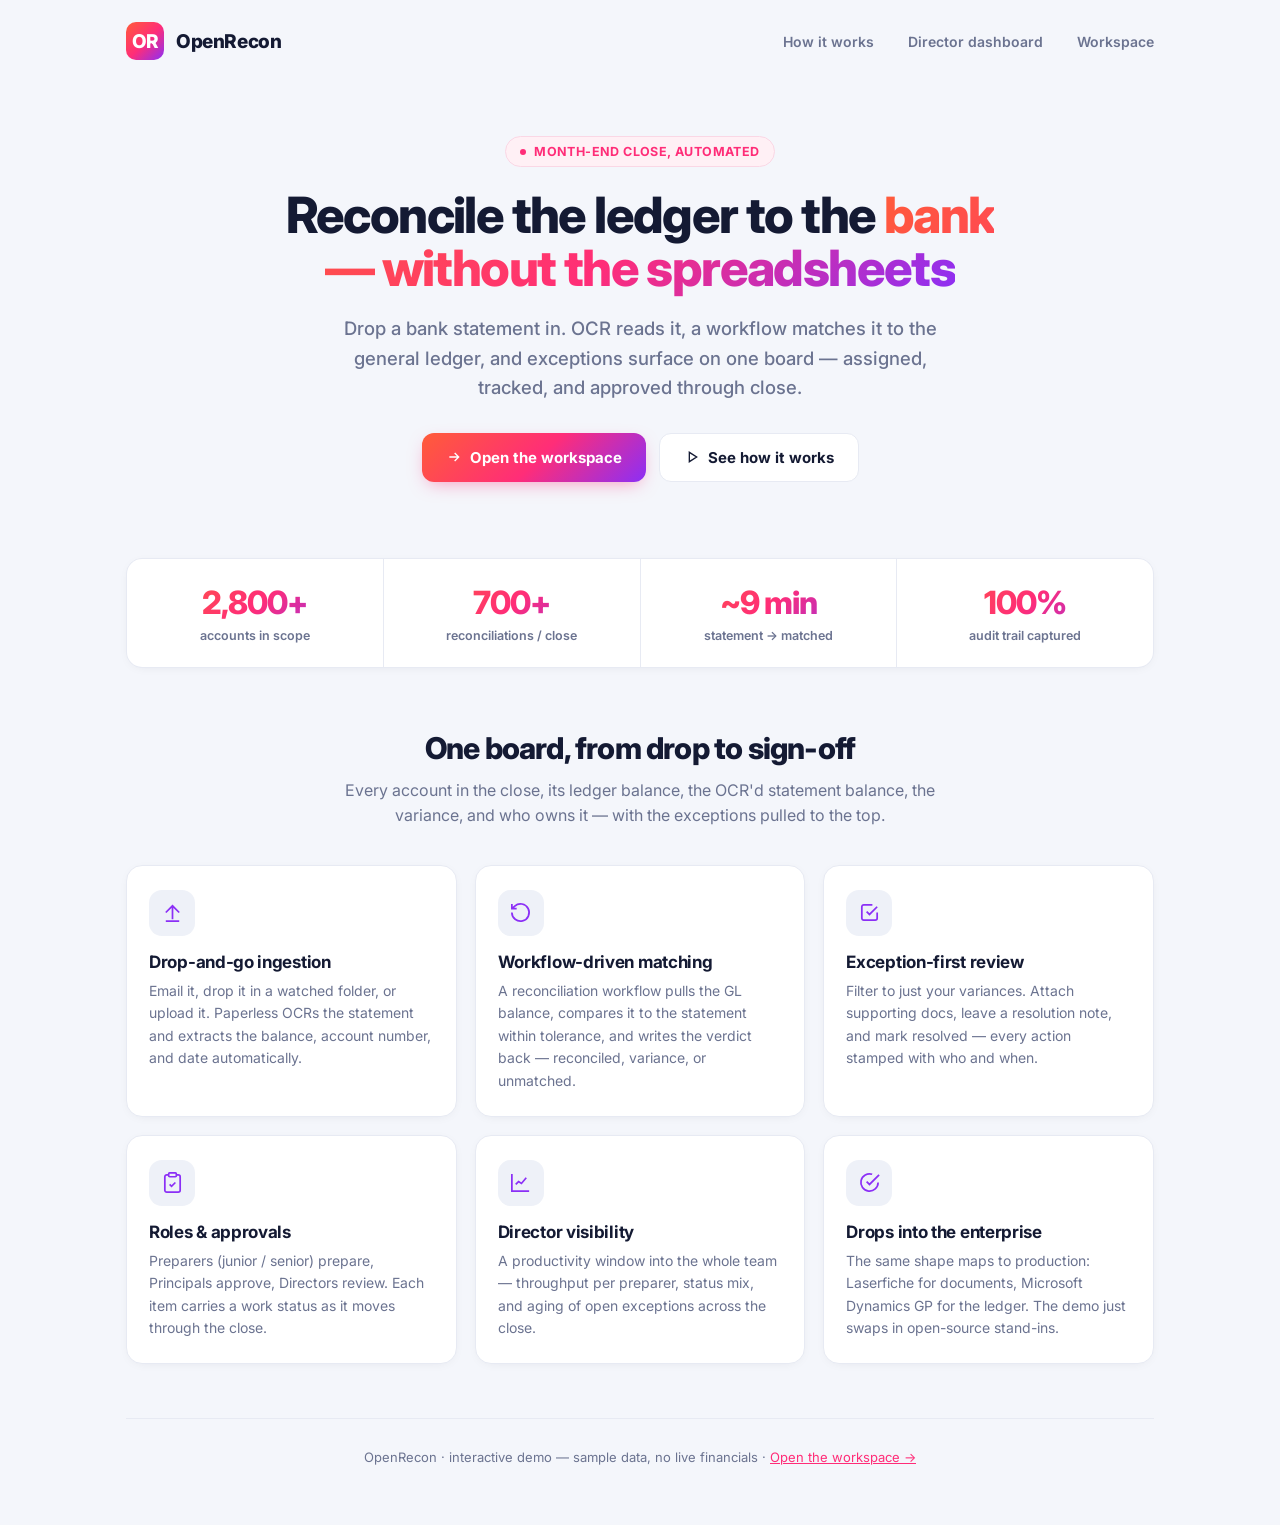
==== web/index.html @ 2068fe18 "OpenRecon — automated financial reconciliation platform Production-deployable reconciliation: a web " ====
<!doctype html>
<html lang="en">
<head>
<meta charset="utf-8">
<meta name="viewport" content="width=device-width, initial-scale=1">
<title>OpenRecon — automated financial reconciliation</title>
<link rel="stylesheet" href="assets/app.css?v=1.9.0">
<link rel="stylesheet" href="assets/pages.css?v=1.9.0">
</head>
<body>
<div class="lp">
  <header class="lphead">
    <div class="mark">OR</div>
    <div class="nm">OpenRecon</div>
    <div class="sp"></div>
    <a class="navlink" href="how-it-works.html">How it works</a>
    <a class="navlink" href="dashboard.html">Director dashboard</a>
    <a class="navlink" href="workspace.html">Workspace</a>
  </header>

  <section class="hero">
    <span class="eyebrow"><span style="width:6px;height:6px;border-radius:50%;background:var(--pink)"></span>Month-end close, automated</span>
    <h1>Reconcile the ledger to the <span class="grad">bank — without the spreadsheets</span></h1>
    <p class="sub">Drop a bank statement in. OCR reads it, a workflow matches it to the general ledger, and exceptions surface on one board — assigned, tracked, and approved through close.</p>
    <div class="cta">
      <a class="btn lg" href="workspace.html"><svg viewBox="0 0 24 24"><path d="M5 12h14M13 6l6 6-6 6"/></svg>Open the workspace</a>
      <a class="btn lg ghost" href="how-it-works.html"><svg viewBox="0 0 24 24"><path d="M8 5v14l11-7z"/></svg>See how it works</a>
    </div>
  </section>

  <div class="statband">
    <div class="s"><div class="v">2,800+</div><div class="l">accounts in scope</div></div>
    <div class="s"><div class="v">700+</div><div class="l">reconciliations / close</div></div>
    <div class="s"><div class="v">~9 min</div><div class="l">statement → matched</div></div>
    <div class="s"><div class="v">100%</div><div class="l">audit trail captured</div></div>
  </div>

  <section class="section">
    <div class="lead">
      <h2>One board, from drop to sign-off</h2>
      <p>Every account in the close, its ledger balance, the OCR'd statement balance, the variance, and who owns it — with the exceptions pulled to the top.</p>
    </div>
    <div class="feat">
      <div class="fcard">
        <div class="fi"><svg viewBox="0 0 24 24"><path d="M12 19V6M5 12l7-7 7 7"/><path d="M5 21h14"/></svg></div>
        <h3>Drop-and-go ingestion</h3>
        <p>Email it, drop it in a watched folder, or upload it. Paperless OCRs the statement and extracts the balance, account number, and date automatically.</p>
      </div>
      <div class="fcard">
        <div class="fi"><svg viewBox="0 0 24 24"><path d="M3 12a9 9 0 1 0 3-6.7L3 8m0-5v5h5"/></svg></div>
        <h3>Workflow-driven matching</h3>
        <p>A reconciliation workflow pulls the GL balance, compares it to the statement within tolerance, and writes the verdict back — reconciled, variance, or unmatched.</p>
      </div>
      <div class="fcard">
        <div class="fi"><svg viewBox="0 0 24 24"><path d="M9 11l3 3 8-8"/><path d="M20 12v6a2 2 0 0 1-2 2H6a2 2 0 0 1-2-2V6a2 2 0 0 1 2-2h9"/></svg></div>
        <h3>Exception-first review</h3>
        <p>Filter to just your variances. Attach supporting docs, leave a resolution note, and mark resolved — every action stamped with who and when.</p>
      </div>
      <div class="fcard">
        <div class="fi"><svg viewBox="0 0 24 24"><path d="M16 4h2a2 2 0 0 1 2 2v14a2 2 0 0 1-2 2H6a2 2 0 0 1-2-2V6a2 2 0 0 1 2-2h2"/><rect x="8" y="2" width="8" height="4" rx="1"/><path d="M9 14l2 2 4-4"/></svg></div>
        <h3>Roles &amp; approvals</h3>
        <p>Preparers (junior / senior) prepare, Principals approve, Directors review. Each item carries a work status as it moves through the close.</p>
      </div>
      <div class="fcard">
        <div class="fi"><svg viewBox="0 0 24 24"><path d="M3 3v18h18M7 14l3-3 3 2 5-6"/></svg></div>
        <h3>Director visibility</h3>
        <p>A productivity window into the whole team — throughput per preparer, status mix, and aging of open exceptions across the close.</p>
      </div>
      <div class="fcard">
        <div class="fi"><svg viewBox="0 0 24 24"><path d="M21 12a9 9 0 1 1-6.2-8.6"/><path d="M22 4 12 14.01l-3-3"/></svg></div>
        <h3>Drops into the enterprise</h3>
        <p>The same shape maps to production: Laserfiche for documents, Microsoft Dynamics GP for the ledger. The demo just swaps in open-source stand-ins.</p>
      </div>
    </div>
  </section>

  <div class="lpfoot">OpenRecon · interactive demo — sample data, no live financials · <a class="navlink" style="margin:0;color:var(--pink)" href="workspace.html">Open the workspace →</a></div>
</div>
</body>
</html>
---- web/assets/app.css ----
/* OpenRecon showcase — shared design system (matches the live app tokens) */
@import url('https://fonts.googleapis.com/css2?family=Inter:wght@400;500;600;700;800&display=swap');
:root{
  --ink:#0E1330; --ink2:#161D44; --canvas:#F4F6FB; --card:#FFFFFF;
  --text:#141A33; --muted:#6B7390; --line:#E7EAF3;
  --grad:linear-gradient(135deg,#FF5C39 0%,#FF2D78 52%,#8B2FF6 100%);
  --green:#11A150; --greenbg:#E7F7EE; --amber:#C9790B; --amberbg:#FBF0DA;
  --red:#E0413F; --redbg:#FCECEC; --slate:#5A6385; --slatebg:#EEF1F8;
  --pink:#FF2D78; --purple:#8B2FF6; --coral:#FF5C39;
  --shadow:0 2px 14px -8px rgba(20,26,51,.18);
}
*{box-sizing:border-box;margin:0;padding:0}
body{font-family:'Inter',-apple-system,'Segoe UI',Roboto,system-ui,sans-serif;background:var(--canvas);color:var(--text);-webkit-font-smoothing:antialiased}
a{color:inherit}
.app{display:flex;min-height:100vh}

/* ---------- sidebar ---------- */
.side{width:248px;background:var(--ink);color:#fff;display:flex;flex-direction:column;flex-shrink:0;padding:22px 16px;position:sticky;top:0;height:100vh}
.brand{display:flex;align-items:center;gap:11px;padding:6px 8px 22px;text-decoration:none}
.mark{width:36px;height:36px;border-radius:10px;background:var(--grad);display:flex;align-items:center;justify-content:center;font-weight:800;font-size:19px;color:#fff;letter-spacing:-.5px}
.brand .nm{font-weight:700;font-size:17px;letter-spacing:-.3px;color:#fff}
.brand .sub{font-size:10.5px;letter-spacing:1.5px;color:#7D86AE;font-weight:600;margin-top:1px}
.nav{display:flex;flex-direction:column;gap:3px;margin-top:8px}
.nav a{display:flex;align-items:center;gap:12px;padding:11px 13px;border-radius:10px;color:#AEB6D6;text-decoration:none;font-size:14.5px;font-weight:500;position:relative}
.nav a svg{width:19px;height:19px;stroke:currentColor;fill:none;stroke-width:1.7}
.nav a:hover{background:#191F47;color:#E7EAF7}
.nav a.on{background:var(--ink2);color:#fff}
.nav a.on::before{content:"";position:absolute;left:-16px;top:9px;bottom:9px;width:4px;border-radius:0 4px 4px 0;background:var(--grad)}
.badge{margin-left:auto;background:var(--pink);color:#fff;font-size:11px;font-weight:700;min-width:20px;height:20px;border-radius:10px;display:flex;align-items:center;justify-content:center;padding:0 6px}
.navsep{height:1px;background:#232a52;margin:12px 6px}
.who{margin-top:auto;display:flex;align-items:center;gap:11px;padding:12px 10px;border-top:1px solid #232a52}
.who .av{width:34px;height:34px;border-radius:50%;background:#2A336B;display:flex;align-items:center;justify-content:center;font-weight:700;font-size:13px;color:#C9D0EE}
.who .nm{font-size:13.5px;font-weight:600}
.who .rl{font-size:11.5px;color:#7D86AE}

/* ---------- app shell ---------- */
.main{flex:1;display:flex;flex-direction:column;min-width:0}
.top{background:#fff;border-bottom:1px solid var(--line);padding:20px 32px;display:flex;align-items:center;gap:14px}
.top h1{font-size:23px;font-weight:700;letter-spacing:-.5px}
.top .crumb{font-size:13px;color:var(--muted);margin-top:3px}
.top .sp{flex:1}
.pill{display:inline-flex;align-items:center;gap:8px;border:1px solid var(--line);background:#fff;border-radius:10px;padding:9px 14px;font-size:13.5px;font-weight:600;color:var(--text);cursor:pointer;text-decoration:none}
.pill svg{width:16px;height:16px;stroke:var(--muted);fill:none;stroke-width:1.8}
.pill:hover{border-color:#D7DCEC}
.btn{display:inline-flex;align-items:center;gap:8px;background:var(--grad);color:#fff;border:none;border-radius:10px;padding:11px 18px;font-size:13.5px;font-weight:700;cursor:pointer;box-shadow:0 6px 18px -6px rgba(255,45,120,.5);text-decoration:none}
.btn svg{width:16px;height:16px;stroke:#fff;fill:none;stroke-width:2}
.btn.ghost{background:#fff;color:var(--text);border:1px solid var(--line);box-shadow:none}
.btn.ghost svg{stroke:var(--text)}
.av2{width:38px;height:38px;border-radius:50%;background:var(--slatebg);display:flex;align-items:center;justify-content:center;font-weight:700;font-size:13px;color:var(--slate)}
.body{padding:26px 32px;flex:1}

/* ---------- KPIs ---------- */
.kpis{display:grid;grid-template-columns:repeat(4,1fr);gap:16px}
.kpi{background:var(--card);border:1px solid var(--line);border-radius:16px;padding:18px 20px;box-shadow:var(--shadow);cursor:pointer;transition:transform .12s,box-shadow .12s}
.kpi:hover{transform:translateY(-2px);box-shadow:0 10px 24px -12px rgba(20,26,51,.3)}
.kpi.sel{border-color:var(--pink)}
.kpi .lab{font-size:11.5px;letter-spacing:.6px;text-transform:uppercase;color:var(--muted);font-weight:700}
.kpi .row{display:flex;align-items:center;justify-content:space-between;margin-top:10px}
.kpi .num{font-size:34px;font-weight:800;letter-spacing:-1px}
.chip{width:42px;height:42px;border-radius:12px;display:flex;align-items:center;justify-content:center}
.chip svg{width:21px;height:21px;fill:none;stroke-width:1.9}
.kpi .foot{font-size:12.5px;color:var(--muted);margin-top:9px;font-weight:500}
.g{color:var(--green)} .a{color:var(--amber)} .r{color:var(--red)}

.prog{background:var(--card);border:1px solid var(--line);border-radius:16px;padding:18px 22px;margin-top:18px;box-shadow:var(--shadow)}
.prog .h{display:flex;align-items:baseline;justify-content:space-between}
.prog .h b{font-size:15px;font-weight:700}
.prog .h span{font-size:13px;color:var(--muted);font-weight:600}
.bar{height:12px;border-radius:8px;background:#EEF1F8;margin-top:13px;overflow:hidden}
.bar i{display:block;height:100%;background:var(--grad);border-radius:8px;transition:width .9s cubic-bezier(.22,1,.36,1)}

/* ---------- panel + table ---------- */
.panel{background:var(--card);border:1px solid var(--line);border-radius:16px;margin-top:18px;overflow:hidden;box-shadow:var(--shadow)}
.panel .ph{display:flex;align-items:center;gap:12px;padding:18px 22px;border-bottom:1px solid var(--line)}
.panel .ph b{font-size:16px;font-weight:700}
.seg{margin-left:auto;display:flex;background:var(--slatebg);border-radius:9px;padding:3px;flex-wrap:wrap}
.seg span{font-size:12.5px;font-weight:600;color:var(--muted);padding:6px 13px;border-radius:7px;cursor:pointer}
.seg span.on{background:#fff;color:var(--text);box-shadow:0 1px 3px rgba(20,26,51,.12)}
.seg span i{font-style:normal;font-size:11px;color:#9AA2BF;margin-left:4px;font-weight:700}
.seg span.on i{color:var(--pink)}
table{width:100%;border-collapse:collapse}
thead th{font-size:11px;letter-spacing:.6px;text-transform:uppercase;color:var(--muted);font-weight:700;text-align:left;padding:12px 22px;background:#FAFBFE}
thead th.num{text-align:right}
.grp td{font-size:11.5px;letter-spacing:.5px;text-transform:uppercase;color:var(--slate);font-weight:700;background:#F4F6FB;padding:9px 22px}
tbody tr.acctrow{cursor:pointer}
tbody tr.acctrow:hover{background:#F7F9FE}
tbody td{padding:15px 22px;border-top:1px solid var(--line);font-size:14px;vertical-align:middle}
td.num{text-align:right;font-variant-numeric:tabular-nums;font-weight:600}
.acct b{font-weight:700;display:block;font-size:14.5px}
.acct span{font-size:12.5px;color:var(--muted)}
.bank{display:flex;align-items:center;gap:9px;color:var(--muted);font-size:13.5px;font-weight:500}
.dot{width:8px;height:8px;border-radius:50%}
.var-pos{color:var(--amber);font-weight:700}
.muted{color:#A6AEC9;font-weight:600}
.tag{display:inline-flex;align-items:center;gap:6px;font-size:12.5px;font-weight:700;padding:6px 12px;border-radius:20px;white-space:nowrap}
.tag::before{content:"";width:7px;height:7px;border-radius:50%}
.t-ok{background:var(--greenbg);color:var(--green)} .t-ok::before{background:var(--green)}
.t-var{background:var(--amberbg);color:var(--amber)} .t-var::before{background:var(--amber)}
.t-un{background:var(--redbg);color:var(--red)} .t-un::before{background:var(--red)}
.act{text-align:right}
.lnk{font-size:13px;font-weight:700;color:var(--pink);text-decoration:none;display:inline-flex;align-items:center;gap:5px;white-space:nowrap}
.lnk.q{color:var(--muted)}

/* ---------- work-status pills (per-item statuses) ---------- */
.ws{display:inline-flex;align-items:center;gap:6px;font-size:11.5px;font-weight:700;padding:4px 10px;border-radius:14px;border:1px solid var(--line);background:#fff;color:var(--slate)}
.ws.ack{color:var(--slate);background:var(--slatebg);border-color:transparent}
.ws.assigned{color:#185FA5;background:#E6F1FB;border-color:transparent}
.ws.progress{color:var(--amber);background:var(--amberbg);border-color:transparent}
.ws.resolved{color:var(--green);background:var(--greenbg);border-color:transparent}

/* ============================ mobile / responsive ============================ */
/* mobile top bar + drawer backdrop are injected by renderSidebar(); hidden on desktop */
.mobtop{display:none}
.mobbd{display:none}

@media (max-width:860px){
  /* mobile nav bar (hamburger + brand) */
  .mobtop{display:flex;align-items:center;gap:13px;position:sticky;top:0;z-index:60;
    background:var(--ink);color:#fff;padding:12px 16px}
  .mobtop .mobburger{background:none;border:none;padding:4px;cursor:pointer;display:flex}
  .mobtop .mobburger svg{width:26px;height:26px;stroke:#fff;fill:none;stroke-width:2}
  .mobtop .mobbrand{display:flex;align-items:center;gap:9px;text-decoration:none;color:#fff}
  .mobtop .mobbrand .mark{width:30px;height:30px;border-radius:8px;font-size:15px}
  .mobtop .mobbrand b{font-size:16px;font-weight:700;letter-spacing:-.3px}

  /* shell: stop the side-by-side; sidebar becomes an off-canvas drawer */
  .app{display:block}
  .side{position:fixed;top:0;left:0;height:100vh;width:84%;max-width:300px;z-index:80;
    transform:translateX(-100%);transition:transform .25s ease;box-shadow:0 0 50px rgba(0,0,0,.45)}
  .side.open{transform:none}
  .mobbd{position:fixed;inset:0;background:rgba(14,19,48,.55);z-index:70;
    opacity:0;pointer-events:none;transition:opacity .25s}
  .mobbd.on{display:block;opacity:1;pointer-events:auto}

  /* header + body breathing room */
  .top{padding:15px 18px;flex-wrap:wrap;gap:10px}
  .top h1{font-size:19px}
  .top .crumb{font-size:12px}
  .body{padding:18px 15px}

  /* KPIs reflow 4 -> 2 */
  .kpis{grid-template-columns:repeat(2,1fr);gap:12px}
  .kpi{padding:15px 16px;border-radius:13px}
  .kpi .num{font-size:26px}
  .chip{width:36px;height:36px}

  /* wide tables scroll horizontally inside their panel instead of crushing */
  .panel{overflow-x:auto}
  table{min-width:560px}
  thead th,tbody td{padding:12px 16px;font-size:13.5px}
  .seg{margin-left:0;width:100%;margin-top:10px;justify-content:flex-start}

  /* per-page grids: stack (these are defined in page-level <style>, so override hard) */
  .cmp{grid-template-columns:1fr !important}
  .viewer{grid-template-columns:1fr !important}
  .wrap{padding:22px 16px 50px !important}
}

@media (max-width:440px){
  .kpis{grid-template-columns:1fr}
  .top h1{font-size:18px}
}
---- web/assets/pages.css ----
/* OpenRecon showcase — landing, how-it-works, dashboard */

/* ===== landing ===== */
.lp{max-width:1080px;margin:0 auto;padding:0 26px}
.lphead{display:flex;align-items:center;gap:12px;padding:22px 0}
.lphead .mark{width:38px;height:38px}
.lphead .nm{font-weight:800;font-size:19px;letter-spacing:-.4px}
.lphead .sp{flex:1}
.lphead a.navlink{color:var(--muted);text-decoration:none;font-size:14px;font-weight:600;margin-left:22px}
.lphead a.navlink:hover{color:var(--text)}
.hero{padding:54px 0 30px;text-align:center}
.eyebrow{display:inline-flex;align-items:center;gap:8px;font-size:12.5px;font-weight:700;letter-spacing:.4px;text-transform:uppercase;color:var(--pink);background:#FFF0F5;border:1px solid #FAD7E5;padding:7px 14px;border-radius:20px}
.hero h1{font-size:50px;line-height:1.05;font-weight:800;letter-spacing:-1.6px;margin:22px auto 0;max-width:760px}
.hero h1 .grad{background:var(--grad);-webkit-background-clip:text;background-clip:text;-webkit-text-fill-color:transparent}
.hero p.sub{font-size:18.5px;line-height:1.6;color:var(--muted);max-width:640px;margin:20px auto 0;font-weight:500}
.cta{display:flex;gap:13px;justify-content:center;margin-top:30px;flex-wrap:wrap}
.btn.lg{padding:14px 24px;font-size:15px;border-radius:12px}
.statband{display:grid;grid-template-columns:repeat(4,1fr);gap:1px;background:var(--line);border:1px solid var(--line);border-radius:16px;overflow:hidden;margin:46px 0 8px;box-shadow:var(--shadow)}
.statband .s{background:#fff;padding:24px 20px;text-align:center}
.statband .s .v{font-size:32px;font-weight:800;letter-spacing:-1px;background:var(--grad);-webkit-background-clip:text;background-clip:text;-webkit-text-fill-color:transparent}
.statband .s .l{font-size:12.5px;color:var(--muted);font-weight:600;margin-top:6px}
.section{padding:54px 0}
.section .lead{text-align:center;max-width:620px;margin:0 auto 36px}
.section .lead h2{font-size:30px;font-weight:800;letter-spacing:-.8px}
.section .lead p{font-size:16px;color:var(--muted);margin-top:12px;line-height:1.6}
.feat{display:grid;grid-template-columns:repeat(3,1fr);gap:18px}
.fcard{background:#fff;border:1px solid var(--line);border-radius:16px;padding:24px 22px;box-shadow:var(--shadow)}
.fcard .fi{width:46px;height:46px;border-radius:13px;background:var(--slatebg);display:flex;align-items:center;justify-content:center;margin-bottom:16px}
.fcard .fi svg{width:23px;height:23px;stroke:var(--purple);fill:none;stroke-width:1.8}
.fcard h3{font-size:17px;font-weight:700;letter-spacing:-.3px}
.fcard p{font-size:14px;color:var(--muted);line-height:1.6;margin-top:8px}
.lpfoot{border-top:1px solid var(--line);padding:30px 0 60px;text-align:center;color:var(--muted);font-size:13px}

/* ===== pipeline (how it works) ===== */
.flow{display:flex;align-items:stretch;gap:0;flex-wrap:wrap}
.step{flex:1;min-width:150px;background:#fff;border:1px solid var(--line);border-radius:16px;padding:20px 18px;box-shadow:var(--shadow);position:relative;opacity:0;transform:translateY(10px);transition:opacity .5s,transform .5s}
.step.in{opacity:1;transform:none}
.step .n{width:30px;height:30px;border-radius:9px;background:var(--grad);color:#fff;font-weight:800;font-size:14px;display:flex;align-items:center;justify-content:center;margin-bottom:13px}
.step h3{font-size:15.5px;font-weight:700;letter-spacing:-.2px}
.step .svc{font-size:11.5px;font-weight:700;color:var(--purple);margin-top:3px}
.step p{font-size:13px;color:var(--muted);line-height:1.55;margin-top:9px}
.arrow{flex:0 0 34px;display:flex;align-items:center;justify-content:center;color:#C5CBE0}
.arrow svg{width:22px;height:22px;stroke:currentColor;fill:none;stroke-width:2}
.maptbl{width:100%;border-collapse:collapse;background:#fff;border:1px solid var(--line);border-radius:16px;overflow:hidden;box-shadow:var(--shadow)}
.maptbl th{font-size:11px;letter-spacing:.6px;text-transform:uppercase;color:var(--muted);font-weight:700;text-align:left;padding:14px 20px;background:#FAFBFE}
.maptbl td{padding:15px 20px;border-top:1px solid var(--line);font-size:14px}
.maptbl td b{font-weight:700}
.maptbl td.ent{color:var(--purple);font-weight:700}

/* ===== dashboard ===== */
.dgrid{display:grid;grid-template-columns:2fr 1fr;gap:18px;margin-top:18px}
.dcard{background:#fff;border:1px solid var(--line);border-radius:16px;padding:20px 22px;box-shadow:var(--shadow)}
.dcard h3{font-size:15px;font-weight:700;display:flex;align-items:center;gap:10px}
.dcard h3 .hint{margin-left:auto;font-size:12px;color:var(--muted);font-weight:600}
.lead-row{display:flex;align-items:center;gap:13px;padding:13px 0;border-top:1px solid var(--line)}
.lead-row:first-of-type{border-top:none}
.lead-row .av{width:36px;height:36px;border-radius:50%;background:var(--slatebg);display:flex;align-items:center;justify-content:center;font-weight:700;font-size:13px;color:var(--slate)}
.lead-row .nm{font-size:14px;font-weight:600}
.lead-row .rl{font-size:12px;color:var(--muted)}
.lead-row .mtr{flex:1;height:9px;border-radius:6px;background:#EEF1F8;overflow:hidden;max-width:200px}
.lead-row .mtr i{display:block;height:100%;background:var(--grad);border-radius:6px;transition:width .9s cubic-bezier(.22,1,.36,1)}
.lead-row .ct{font-size:14px;font-weight:700;font-variant-numeric:tabular-nums;min-width:74px;text-align:right}
.donut{width:172px;height:172px;border-radius:50%;margin:6px auto 14px;display:flex;align-items:center;justify-content:center;position:relative}
.donut::after{content:"";position:absolute;width:108px;height:108px;border-radius:50%;background:#fff}
.donut .dc{position:relative;z-index:1;text-align:center}
.donut .dc b{font-size:30px;font-weight:800;letter-spacing:-1px;display:block}
.donut .dc span{font-size:11.5px;color:var(--muted);font-weight:600}
.legend{display:flex;flex-direction:column;gap:9px}
.legend .lg{display:flex;align-items:center;gap:9px;font-size:13px}
.legend .lg .sw{width:11px;height:11px;border-radius:3px}
.legend .lg .lv{margin-left:auto;font-weight:700;font-variant-numeric:tabular-nums}
.barsvg{width:100%}
.barsvg .track{fill:#EEF1F8}
.barsvg .fillb{fill:var(--purple)}
.barsvg .lbl{font-size:12px;fill:var(--muted);font-weight:600}
.barsvg .val{font-size:12px;fill:var(--text);font-weight:700}
.agewrap{display:flex;flex-direction:column;gap:0}
.agerow{display:flex;align-items:center;gap:14px;padding:13px 0;border-top:1px solid var(--line);font-size:14px}
.agerow:first-child{border-top:none}
.agerow .lab{width:120px;color:var(--muted);font-weight:600}
.agerow .track{flex:1;height:24px;border-radius:7px;background:#F4F6FB;overflow:hidden;position:relative}
.agerow .track i{display:block;height:100%;border-radius:7px;transition:width .9s cubic-bezier(.22,1,.36,1)}
.agerow .ct{width:40px;text-align:right;font-weight:700;font-variant-numeric:tabular-nums}

/* ============================ mobile / responsive ============================ */
@media (max-width:860px){
  .lp{padding:0 16px}
  .lphead{flex-wrap:wrap;gap:8px;padding:16px 0}
  .lphead .sp{flex-basis:100%;height:0}
  .lphead a.navlink{margin-left:0;margin-right:18px;font-size:13.5px}

  .hero{padding:30px 0 18px}
  .hero h1{font-size:32px;letter-spacing:-1px;margin-top:18px}
  .hero p.sub{font-size:16px;margin-top:16px}
  .cta{margin-top:24px}
  .btn.lg{padding:13px 20px;font-size:14.5px}

  .statband{grid-template-columns:repeat(2,1fr);margin:30px 0 8px}
  .statband .s{padding:18px 14px}
  .statband .s .v{font-size:26px}

  .section{padding:36px 0}
  .section .lead{margin-bottom:26px}
  .section .lead h2{font-size:24px}
  .feat{grid-template-columns:1fr;gap:14px}

  /* pipeline: stack the steps full-width, drop the connector arrows */
  .flow{flex-direction:column}
  .step{min-width:100%}
  .arrow{display:none}
  .maptbl{display:block;overflow-x:auto;white-space:nowrap}
  .maptbl th,.maptbl td{padding:12px 16px;font-size:13px}

  /* director dashboard: stack the 2-col grid (also beats the inline style override) */
  .dgrid{grid-template-columns:1fr !important}
  .lead-row .mtr{max-width:none}
}

@media (max-width:440px){
  .hero h1{font-size:27px}
  .statband{grid-template-columns:1fr 1fr}
}
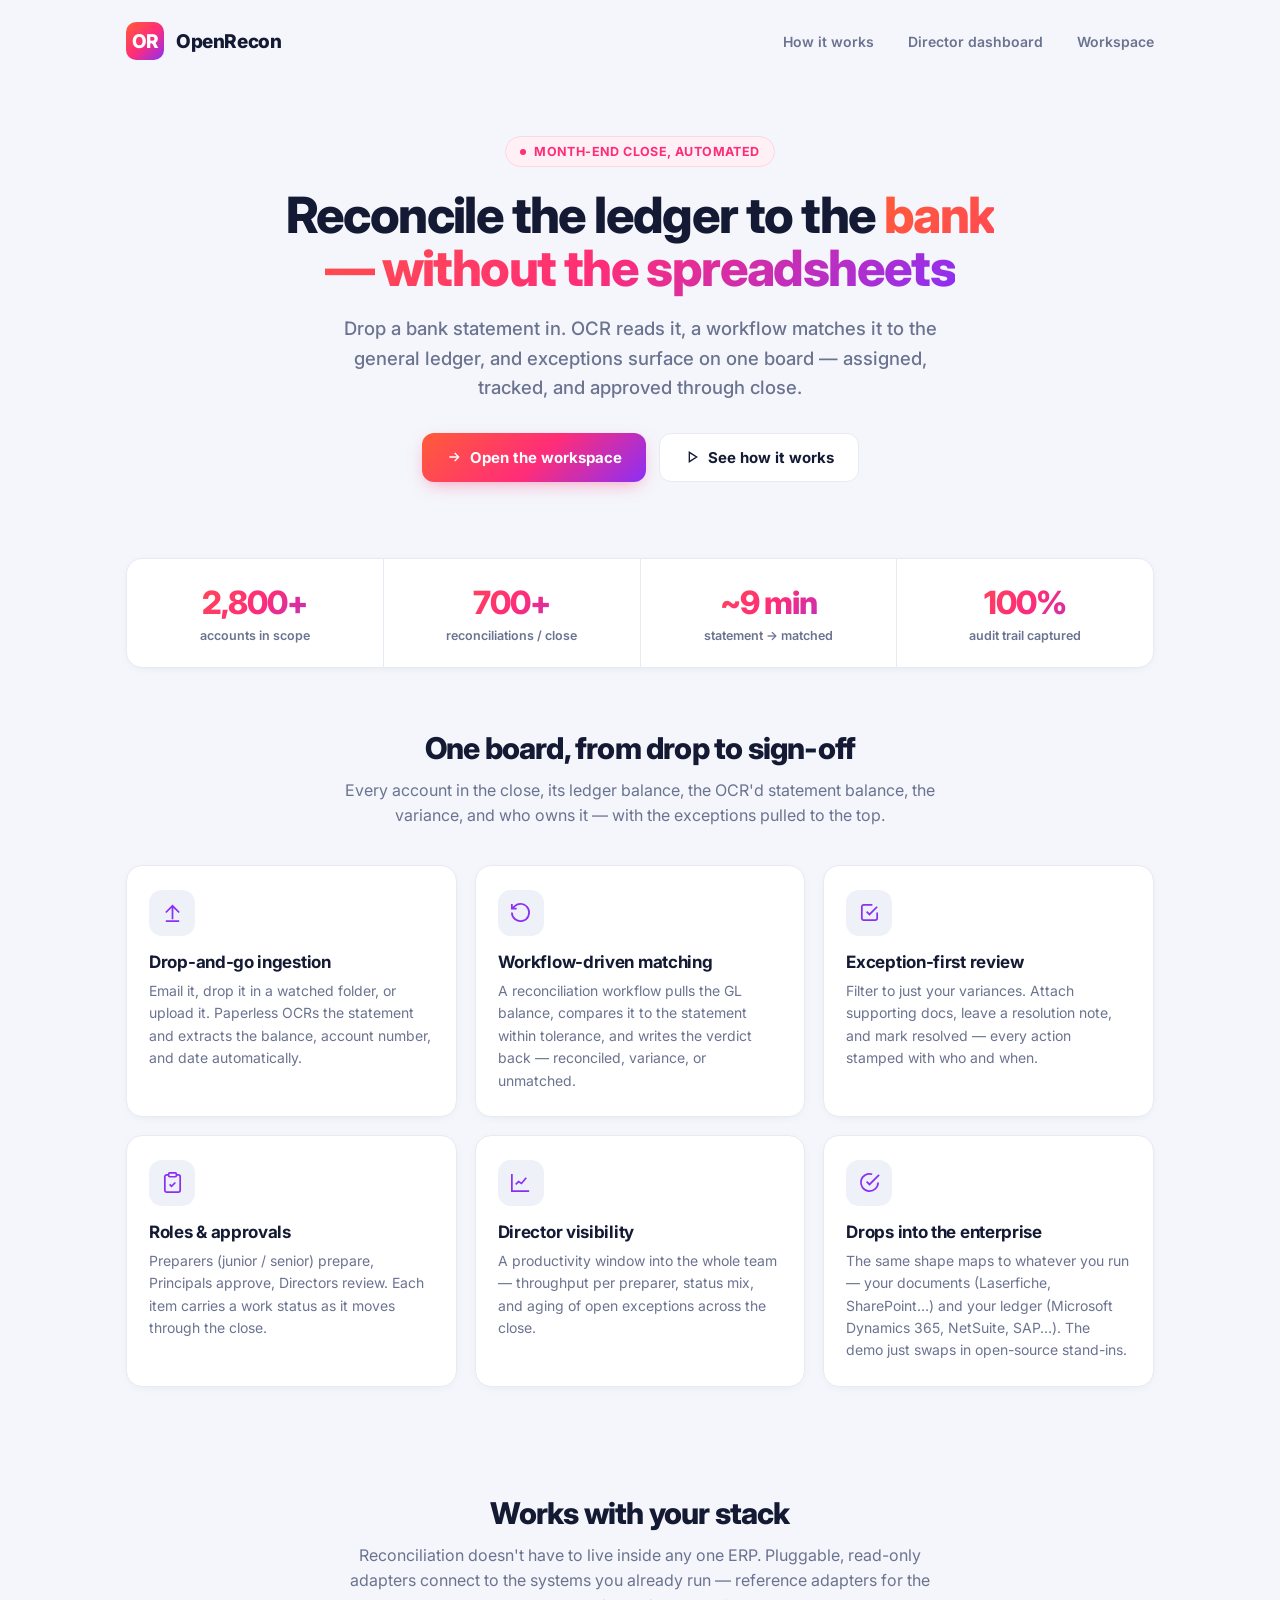
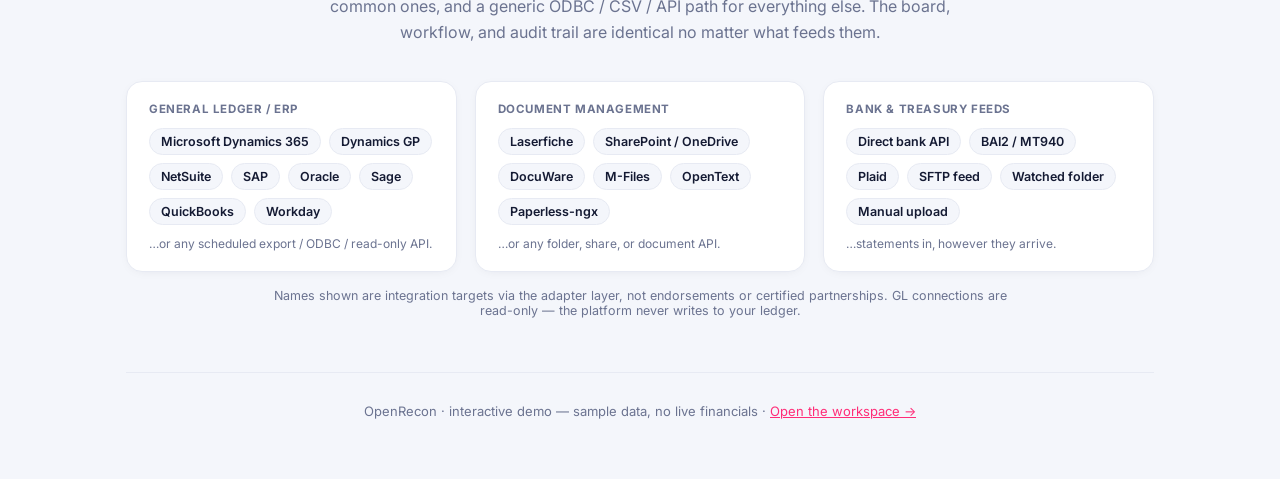
==== commit 31bd1f17: "Landing: add a "Works with your stack" integrations band Name recognizable systems across all three " ====
--- a/web/index.html
+++ b/web/index.html
@@ -4,8 +4,8 @@
 <meta charset="utf-8">
 <meta name="viewport" content="width=device-width, initial-scale=1">
 <title>OpenRecon — automated financial reconciliation</title>
-<link rel="stylesheet" href="assets/app.css?v=1.9.0">
-<link rel="stylesheet" href="assets/pages.css?v=1.9.0">
+<link rel="stylesheet" href="assets/app.css?v=1.11.0">
+<link rel="stylesheet" href="assets/pages.css?v=1.11.0">
 </head>
 <body>
 <div class="lp">
@@ -69,9 +69,43 @@
       <div class="fcard">
         <div class="fi"><svg viewBox="0 0 24 24"><path d="M21 12a9 9 0 1 1-6.2-8.6"/><path d="M22 4 12 14.01l-3-3"/></svg></div>
         <h3>Drops into the enterprise</h3>
-        <p>The same shape maps to production: Laserfiche for documents, Microsoft Dynamics GP for the ledger. The demo just swaps in open-source stand-ins.</p>
+        <p>The same shape maps to whatever you run — your documents (Laserfiche, SharePoint…) and your ledger (Microsoft Dynamics 365, NetSuite, SAP…). The demo just swaps in open-source stand-ins.</p>
       </div>
     </div>
+  </section>
+
+  <style>
+    .istack{display:grid;grid-template-columns:repeat(3,1fr);gap:18px;max-width:1100px;margin:0 auto}
+    .icard{background:var(--card);border:1px solid var(--line);border-radius:16px;padding:20px 22px;box-shadow:var(--shadow)}
+    .icard .il{font-size:11.5px;letter-spacing:.6px;text-transform:uppercase;color:var(--muted);font-weight:700;margin-bottom:12px}
+    .ichips{display:flex;flex-wrap:wrap;gap:8px}
+    .ichip{display:inline-flex;align-items:center;font-size:12.5px;font-weight:600;color:var(--text);background:#F4F6FB;border:1px solid var(--line);border-radius:20px;padding:5px 11px}
+    .icard .imore{font-size:12px;color:var(--muted);margin-top:11px}
+    @media(max-width:760px){.istack{grid-template-columns:1fr}}
+  </style>
+  <section class="section" id="stack">
+    <div class="lead">
+      <h2>Works with your stack</h2>
+      <p>Reconciliation doesn't have to live inside any one ERP. Pluggable, read-only adapters connect to the systems you already run — reference adapters for the common ones, and a generic ODBC / CSV / API path for everything else. The board, workflow, and audit trail are identical no matter what feeds them.</p>
+    </div>
+    <div class="istack">
+      <div class="icard">
+        <div class="il">General ledger / ERP</div>
+        <div class="ichips"><span class="ichip">Microsoft Dynamics 365</span><span class="ichip">Dynamics GP</span><span class="ichip">NetSuite</span><span class="ichip">SAP</span><span class="ichip">Oracle</span><span class="ichip">Sage</span><span class="ichip">QuickBooks</span><span class="ichip">Workday</span></div>
+        <div class="imore">…or any scheduled export / ODBC / read-only API.</div>
+      </div>
+      <div class="icard">
+        <div class="il">Document management</div>
+        <div class="ichips"><span class="ichip">Laserfiche</span><span class="ichip">SharePoint / OneDrive</span><span class="ichip">DocuWare</span><span class="ichip">M-Files</span><span class="ichip">OpenText</span><span class="ichip">Paperless-ngx</span></div>
+        <div class="imore">…or any folder, share, or document API.</div>
+      </div>
+      <div class="icard">
+        <div class="il">Bank &amp; treasury feeds</div>
+        <div class="ichips"><span class="ichip">Direct bank API</span><span class="ichip">BAI2 / MT940</span><span class="ichip">Plaid</span><span class="ichip">SFTP feed</span><span class="ichip">Watched folder</span><span class="ichip">Manual upload</span></div>
+        <div class="imore">…statements in, however they arrive.</div>
+      </div>
+    </div>
+    <p style="text-align:center;font-size:12.5px;color:var(--muted);margin:16px auto 0;max-width:760px">Names shown are integration targets via the adapter layer, not endorsements or certified partnerships. GL connections are read-only — the platform never writes to your ledger.</p>
   </section>
 
   <div class="lpfoot">OpenRecon · interactive demo — sample data, no live financials · <a class="navlink" style="margin:0;color:var(--pink)" href="workspace.html">Open the workspace →</a></div>
